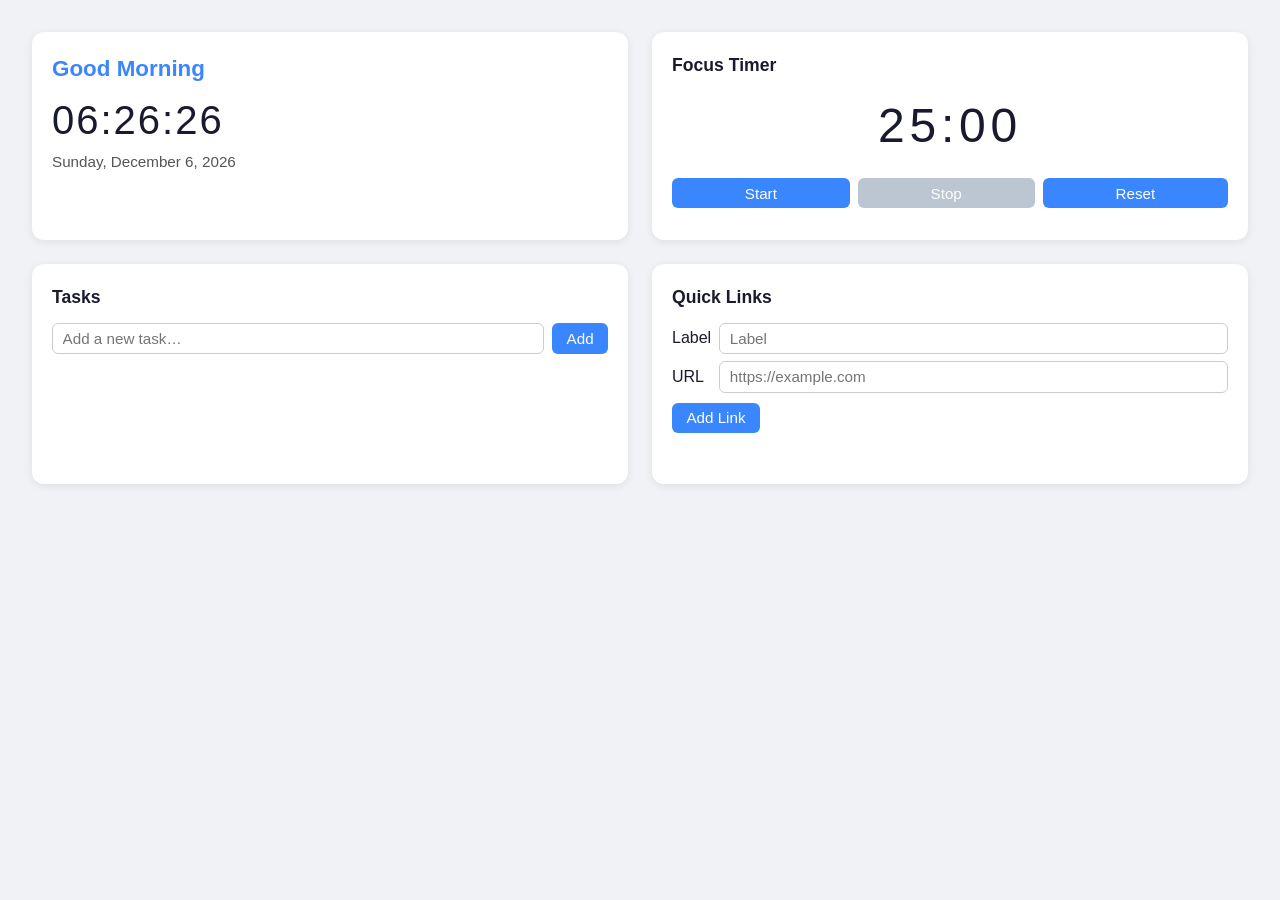
==== index.html @ ca5719cb "feat: add todo-list life dashboard application - Add HTML shell with semantic structure for four das" ====
<!DOCTYPE html>
<html lang="en">
<head>
  <meta charset="UTF-8" />
  <meta name="viewport" content="width=device-width, initial-scale=1.0" />
  <title>Life Dashboard</title>
  <link rel="stylesheet" href="css/style.css" />
</head>
<body>
  <main class="dashboard-grid">

    <!-- Greeting Widget -->
    <section id="greeting-widget" class="widget" aria-label="Greeting and clock">
      <p id="greeting-message" class="greeting-message"></p>
      <p id="clock-time" class="clock-time"></p>
      <p id="clock-date" class="clock-date"></p>
    </section>

    <!-- Focus Timer -->
    <section id="focus-timer" class="widget" aria-label="Focus timer">
      <h2 class="widget-title">Focus Timer</h2>
      <p id="timer-display" class="timer-display">25:00</p>
      <div class="timer-controls">
        <button id="timer-start" aria-label="Start timer">Start</button>
        <button id="timer-stop" aria-label="Stop timer" disabled>Stop</button>
        <button id="timer-reset" aria-label="Reset timer">Reset</button>
      </div>
      <div id="timer-alert" class="timer-alert" role="alert" aria-live="assertive">
        Session complete! Take a break.
      </div>
    </section>

    <!-- Task Manager -->
    <section id="task-manager" class="widget" aria-label="Task manager">
      <h2 class="widget-title">Tasks</h2>
      <div class="task-add-form">
        <label for="task-input" class="visually-hidden">New task description</label>
        <input
          type="text"
          id="task-input"
          class="task-input"
          placeholder="Add a new task…"
          maxlength="500"
          aria-describedby="task-validation-msg"
        />
        <button id="task-add-btn" aria-label="Add task">Add</button>
      </div>
      <span id="task-validation-msg" class="validation-msg" role="alert" aria-live="polite"></span>
      <ul id="task-list" class="task-list" aria-label="Task list"></ul>
    </section>

    <!-- Quick Links Panel -->
    <section id="quick-links-panel" class="widget" aria-label="Quick links panel">
      <h2 class="widget-title">Quick Links</h2>
      <div class="ql-add-form">
        <label for="ql-label-input">Label</label>
        <input
          type="text"
          id="ql-label-input"
          class="ql-input"
          placeholder="Label"
          maxlength="100"
          aria-describedby="ql-validation-msg"
        />
        <label for="ql-url-input">URL</label>
        <input
          type="url"
          id="ql-url-input"
          class="ql-input"
          placeholder="https://example.com"
          maxlength="2048"
          aria-describedby="ql-validation-msg"
        />
        <button id="ql-add-btn" aria-label="Add quick link">Add Link</button>
      </div>
      <span id="ql-validation-msg" class="validation-msg" role="alert" aria-live="polite"></span>
      <div id="ql-list" class="ql-list" aria-label="Quick links list"></div>
    </section>

  </main>

  <script defer src="js/app.js"></script>
</body>
</html>
---- css/style.css ----
/* =============================================================
   Reset & Base
   ============================================================= */
*, *::before, *::after {
  box-sizing: border-box;
  margin: 0;
  padding: 0;
}

html {
  font-size: 16px;
  /* Prevent horizontal overflow at any viewport width */
  overflow-x: hidden;
}

body {
  font-family: -apple-system, BlinkMacSystemFont, "Segoe UI", Roboto, Helvetica, Arial, sans-serif;
  background-color: #f0f2f5;
  color: #1a1a2e;
  min-height: 100vh;
  line-height: 1.5;
  /* Guard against content wider than viewport */
  max-width: 100vw;
  overflow-x: hidden;
}

/* =============================================================
   Visually Hidden (accessible utility)
   ============================================================= */
.visually-hidden {
  position: absolute;
  width: 1px;
  height: 1px;
  padding: 0;
  margin: -1px;
  overflow: hidden;
  clip: rect(0, 0, 0, 0);
  white-space: nowrap;
  border: 0;
}

/* =============================================================
   Dashboard Grid Layout
   Responsive: 1 column at narrow widths → up to 2×2 on wide screens
   ============================================================= */
.dashboard-grid {
  display: grid;
  grid-template-columns: 1fr;
  gap: 1rem;
  padding: 1rem;
  width: 100%;
  /* Prevent grid from ever exceeding the viewport */
  max-width: 2560px;
  margin: 0 auto;
}

/* 2-column layout from 640px upward */
@media (min-width: 640px) {
  .dashboard-grid {
    grid-template-columns: repeat(2, 1fr);
  }
}

/* Wider padding on large screens */
@media (min-width: 1200px) {
  .dashboard-grid {
    padding: 2rem;
    gap: 1.5rem;
  }
}

/* =============================================================
   Widget Base
   ============================================================= */
.widget {
  background-color: #ffffff;
  border-radius: 12px;
  padding: 1.25rem;
  box-shadow: 0 2px 8px rgba(0, 0, 0, 0.08);
  /* Prevent any widget from overflowing its column */
  min-width: 0;
  overflow: hidden;
}

.widget-title {
  font-size: 1.1rem;
  font-weight: 600;
  margin-bottom: 0.75rem;
  color: #1a1a2e;
}

/* =============================================================
   Greeting Widget
   ============================================================= */
.greeting-message {
  font-size: 1.4rem;
  font-weight: 700;
  color: #3a86ff;
  margin-bottom: 0.25rem;
}

.clock-time {
  font-size: 2.5rem;
  font-weight: 300;
  letter-spacing: 0.05em;
  margin-bottom: 0.1rem;
  /* Prevent long clock strings from overflowing */
  overflow: hidden;
  text-overflow: ellipsis;
  white-space: nowrap;
}

.clock-date {
  font-size: 0.95rem;
  color: #555;
  overflow: hidden;
  text-overflow: ellipsis;
  white-space: nowrap;
}

/* =============================================================
   Focus Timer
   ============================================================= */
.timer-display {
  font-size: 3rem;
  font-weight: 300;
  letter-spacing: 0.1em;
  text-align: center;
  margin: 0.5rem 0 1rem;
  color: #1a1a2e;
}

.timer-controls {
  display: flex;
  gap: 0.5rem;
  flex-wrap: wrap;
  justify-content: center;
  margin-bottom: 0.75rem;
}

.timer-controls button {
  flex: 1 1 auto;
  min-width: 70px;
}

.timer-alert {
  display: none;
  background-color: #fff3cd;
  color: #856404;
  border: 1px solid #ffc107;
  border-radius: 6px;
  padding: 0.5rem 0.75rem;
  text-align: center;
  font-weight: 500;
  margin-top: 0.5rem;
}

.timer-alert.visible {
  display: block;
}

/* =============================================================
   Task Manager
   ============================================================= */
.task-add-form {
  display: flex;
  gap: 0.5rem;
  flex-wrap: wrap;
  margin-bottom: 0.25rem;
}

.task-input {
  flex: 1 1 180px;
  min-width: 0;
}

.task-list {
  list-style: none;
  margin-top: 0.75rem;
}

.task-item {
  display: flex;
  align-items: center;
  gap: 0.5rem;
  padding: 0.4rem 0;
  border-bottom: 1px solid #f0f0f0;
  flex-wrap: wrap;
}

.task-item:last-child {
  border-bottom: none;
}

.task-toggle {
  flex-shrink: 0;
  width: 1rem;
  height: 1rem;
  cursor: pointer;
  accent-color: #3a86ff;
}

.task-description {
  flex: 1 1 0;
  min-width: 0;
  word-break: break-word;
}

/* Completed task strikethrough — Requirement 5.1, 5.2 */
.task-item.completed .task-description {
  text-decoration: line-through;
  color: #999;
}

.task-edit-input {
  flex: 1 1 150px;
  min-width: 0;
}

/* =============================================================
   Quick Links Panel
   ============================================================= */
.ql-add-form {
  display: grid;
  grid-template-columns: auto 1fr;
  gap: 0.4rem 0.5rem;
  align-items: center;
  margin-bottom: 0.25rem;
}

.ql-add-form button {
  grid-column: 1 / -1;
  justify-self: start;
  margin-top: 0.25rem;
}

.ql-input {
  min-width: 0;
  width: 100%;
}

.ql-list {
  display: flex;
  flex-wrap: wrap;
  gap: 0.5rem;
  margin-top: 0.75rem;
}

.ql-item {
  display: flex;
  align-items: center;
  gap: 0.25rem;
}

.ql-btn {
  display: inline-block;
  background-color: #3a86ff;
  color: #ffffff;
  text-decoration: none;
  padding: 0.3rem 0.6rem;
  border-radius: 4px;
  font-size: 0.875rem;
  word-break: break-word;
  max-width: 180px;
  overflow: hidden;
  text-overflow: ellipsis;
  white-space: nowrap;
  /* Contrast: white on #3a86ff is AA compliant */
}

.ql-btn:hover,
.ql-btn:focus {
  background-color: #2563eb;
  outline: 2px solid #1d4ed8;
  outline-offset: 2px;
}

.ql-delete-btn {
  background: none;
  border: none;
  color: #cc0000;
  font-size: 1rem;
  cursor: pointer;
  line-height: 1;
  padding: 0.1rem 0.3rem;
  border-radius: 3px;
}

.ql-delete-btn:hover,
.ql-delete-btn:focus {
  background-color: #fde8e8;
  outline: 2px solid #cc0000;
  outline-offset: 1px;
}

/* =============================================================
   Shared form controls
   ============================================================= */
input[type="text"],
input[type="url"] {
  padding: 0.4rem 0.6rem;
  border: 1px solid #ccc;
  border-radius: 6px;
  font-size: 0.95rem;
  color: #1a1a2e;
  background-color: #fff;
  width: 100%;
  /* Never exceed container */
  max-width: 100%;
}

input[type="text"]:focus,
input[type="url"]:focus {
  outline: 2px solid #3a86ff;
  outline-offset: 1px;
  border-color: #3a86ff;
}

button {
  padding: 0.4rem 0.9rem;
  background-color: #3a86ff;
  color: #ffffff;
  border: none;
  border-radius: 6px;
  font-size: 0.95rem;
  cursor: pointer;
  /* Contrast: white text on #3a86ff is WCAG AA compliant */
}

button:hover:not(:disabled),
button:focus:not(:disabled) {
  background-color: #2563eb;
  outline: 2px solid #1d4ed8;
  outline-offset: 2px;
}

button:disabled {
  background-color: #a0aec0;
  cursor: not-allowed;
  opacity: 0.7;
}

/* =============================================================
   Validation / error messages
   ============================================================= */
.validation-msg {
  display: block;
  font-size: 0.85rem;
  color: #cc0000;
  min-height: 1.1em;
  margin-bottom: 0.25rem;
}

/* =============================================================
   Warning banner (localStorage unavailable)
   ============================================================= */
.storage-warning-banner {
  background-color: #fff3cd;
  color: #856404;
  border: 1px solid #ffc107;
  border-radius: 6px;
  padding: 0.5rem 0.75rem;
  margin-bottom: 0.75rem;
  font-size: 0.9rem;
}
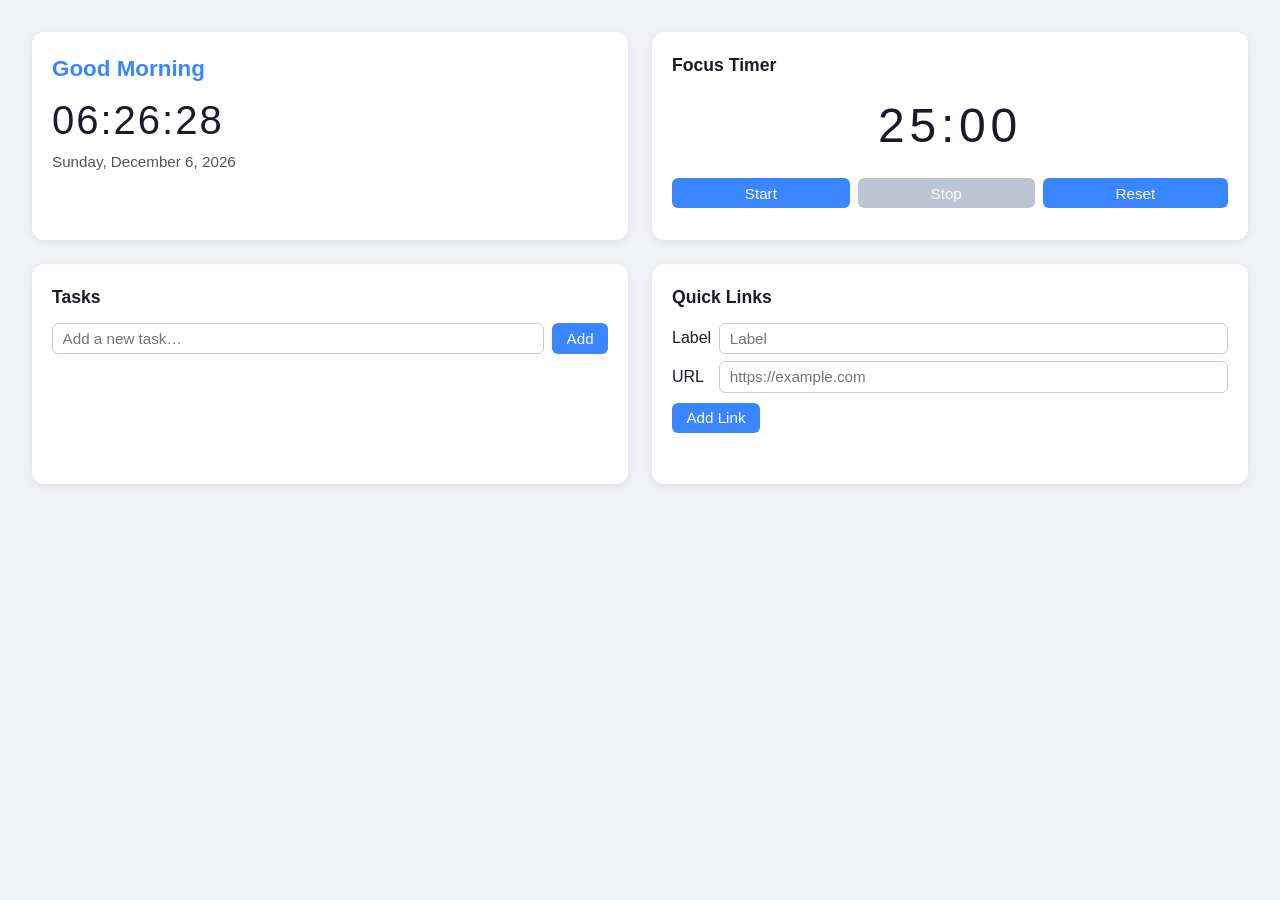
==== commit 20cc3cd7: "Add files via upload" ====
--- a/index.html
+++ b/index.html
@@ -1,84 +1,84 @@
-<!DOCTYPE html>
-<html lang="en">
-<head>
-  <meta charset="UTF-8" />
-  <meta name="viewport" content="width=device-width, initial-scale=1.0" />
-  <title>Life Dashboard</title>
-  <link rel="stylesheet" href="css/style.css" />
-</head>
-<body>
-  <main class="dashboard-grid">
-
-    <!-- Greeting Widget -->
-    <section id="greeting-widget" class="widget" aria-label="Greeting and clock">
-      <p id="greeting-message" class="greeting-message"></p>
-      <p id="clock-time" class="clock-time"></p>
-      <p id="clock-date" class="clock-date"></p>
-    </section>
-
-    <!-- Focus Timer -->
-    <section id="focus-timer" class="widget" aria-label="Focus timer">
-      <h2 class="widget-title">Focus Timer</h2>
-      <p id="timer-display" class="timer-display">25:00</p>
-      <div class="timer-controls">
-        <button id="timer-start" aria-label="Start timer">Start</button>
-        <button id="timer-stop" aria-label="Stop timer" disabled>Stop</button>
-        <button id="timer-reset" aria-label="Reset timer">Reset</button>
-      </div>
-      <div id="timer-alert" class="timer-alert" role="alert" aria-live="assertive">
-        Session complete! Take a break.
-      </div>
-    </section>
-
-    <!-- Task Manager -->
-    <section id="task-manager" class="widget" aria-label="Task manager">
-      <h2 class="widget-title">Tasks</h2>
-      <div class="task-add-form">
-        <label for="task-input" class="visually-hidden">New task description</label>
-        <input
-          type="text"
-          id="task-input"
-          class="task-input"
-          placeholder="Add a new task…"
-          maxlength="500"
-          aria-describedby="task-validation-msg"
-        />
-        <button id="task-add-btn" aria-label="Add task">Add</button>
-      </div>
-      <span id="task-validation-msg" class="validation-msg" role="alert" aria-live="polite"></span>
-      <ul id="task-list" class="task-list" aria-label="Task list"></ul>
-    </section>
-
-    <!-- Quick Links Panel -->
-    <section id="quick-links-panel" class="widget" aria-label="Quick links panel">
-      <h2 class="widget-title">Quick Links</h2>
-      <div class="ql-add-form">
-        <label for="ql-label-input">Label</label>
-        <input
-          type="text"
-          id="ql-label-input"
-          class="ql-input"
-          placeholder="Label"
-          maxlength="100"
-          aria-describedby="ql-validation-msg"
-        />
-        <label for="ql-url-input">URL</label>
-        <input
-          type="url"
-          id="ql-url-input"
-          class="ql-input"
-          placeholder="https://example.com"
-          maxlength="2048"
-          aria-describedby="ql-validation-msg"
-        />
-        <button id="ql-add-btn" aria-label="Add quick link">Add Link</button>
-      </div>
-      <span id="ql-validation-msg" class="validation-msg" role="alert" aria-live="polite"></span>
-      <div id="ql-list" class="ql-list" aria-label="Quick links list"></div>
-    </section>
-
-  </main>
-
-  <script defer src="js/app.js"></script>
-</body>
-</html>
+<!DOCTYPE html>
+<html lang="en">
+<head>
+  <meta charset="UTF-8" />
+  <meta name="viewport" content="width=device-width, initial-scale=1.0" />
+  <title>Life Dashboard</title>
+  <link rel="stylesheet" href="css/style.css" />
+</head>
+<body>
+  <main class="dashboard-grid">
+
+    <!-- Greeting Widget -->
+    <section id="greeting-widget" class="widget" aria-label="Greeting and clock">
+      <p id="greeting-message" class="greeting-message"></p>
+      <p id="clock-time" class="clock-time"></p>
+      <p id="clock-date" class="clock-date"></p>
+    </section>
+
+    <!-- Focus Timer -->
+    <section id="focus-timer" class="widget" aria-label="Focus timer">
+      <h2 class="widget-title">Focus Timer</h2>
+      <p id="timer-display" class="timer-display">25:00</p>
+      <div class="timer-controls">
+        <button id="timer-start" aria-label="Start timer">Start</button>
+        <button id="timer-stop" aria-label="Stop timer" disabled>Stop</button>
+        <button id="timer-reset" aria-label="Reset timer">Reset</button>
+      </div>
+      <div id="timer-alert" class="timer-alert" role="alert" aria-live="assertive">
+        Session complete! Take a break.
+      </div>
+    </section>
+
+    <!-- Task Manager -->
+    <section id="task-manager" class="widget" aria-label="Task manager">
+      <h2 class="widget-title">Tasks</h2>
+      <div class="task-add-form">
+        <label for="task-input" class="visually-hidden">New task description</label>
+        <input
+          type="text"
+          id="task-input"
+          class="task-input"
+          placeholder="Add a new task…"
+          maxlength="500"
+          aria-describedby="task-validation-msg"
+        />
+        <button id="task-add-btn" aria-label="Add task">Add</button>
+      </div>
+      <span id="task-validation-msg" class="validation-msg" role="alert" aria-live="polite"></span>
+      <ul id="task-list" class="task-list" aria-label="Task list"></ul>
+    </section>
+
+    <!-- Quick Links Panel -->
+    <section id="quick-links-panel" class="widget" aria-label="Quick links panel">
+      <h2 class="widget-title">Quick Links</h2>
+      <div class="ql-add-form">
+        <label for="ql-label-input">Label</label>
+        <input
+          type="text"
+          id="ql-label-input"
+          class="ql-input"
+          placeholder="Label"
+          maxlength="100"
+          aria-describedby="ql-validation-msg"
+        />
+        <label for="ql-url-input">URL</label>
+        <input
+          type="url"
+          id="ql-url-input"
+          class="ql-input"
+          placeholder="https://example.com"
+          maxlength="2048"
+          aria-describedby="ql-validation-msg"
+        />
+        <button id="ql-add-btn" aria-label="Add quick link">Add Link</button>
+      </div>
+      <span id="ql-validation-msg" class="validation-msg" role="alert" aria-live="polite"></span>
+      <div id="ql-list" class="ql-list" aria-label="Quick links list"></div>
+    </section>
+
+  </main>
+
+  <script defer src="js/app.js"></script>
+</body>
+</html>
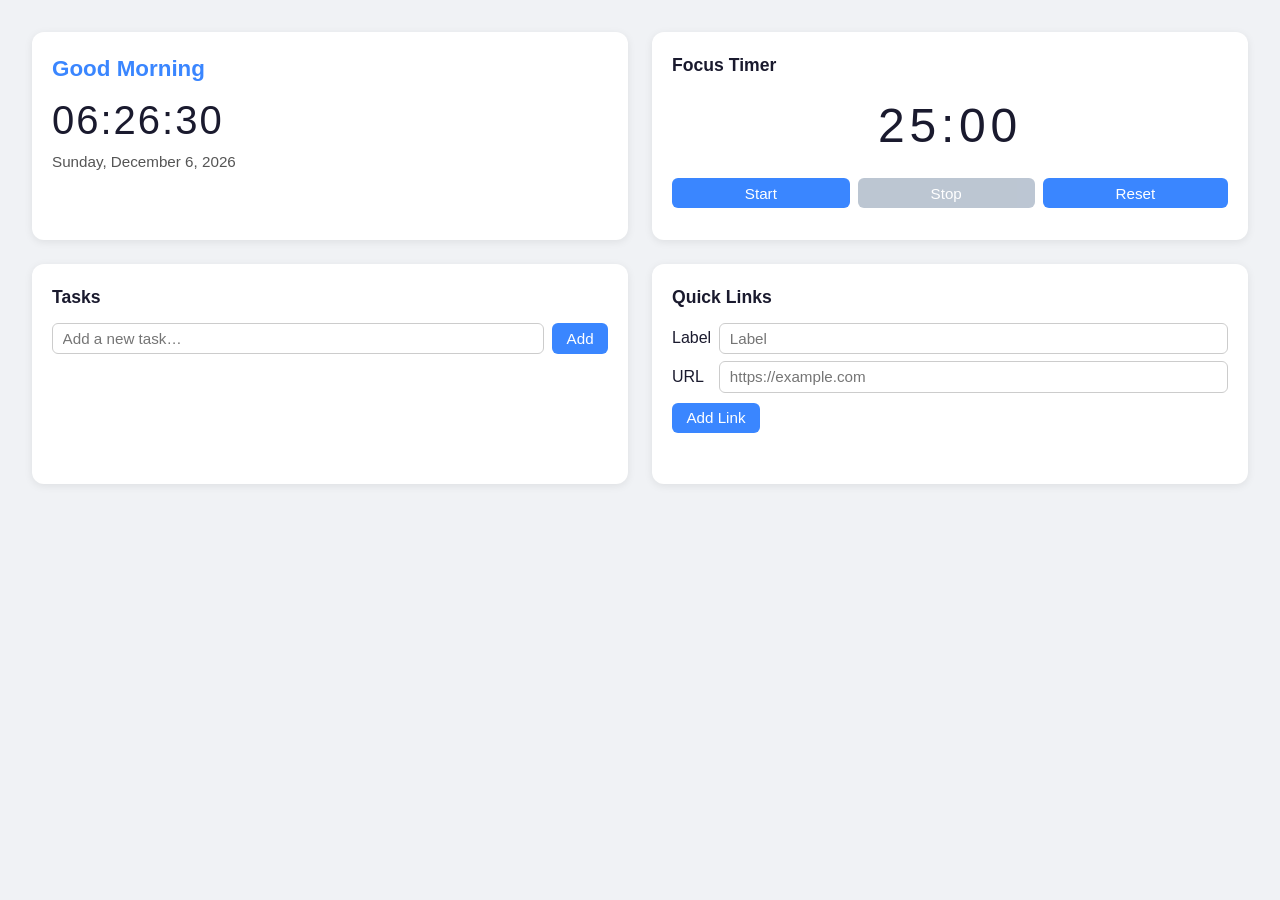
==== commit 4d02cd50: "please commit" ====
--- a/index.html
+++ b/index.html
@@ -1,84 +1,94 @@
-<!DOCTYPE html>
-<html lang="en">
-<head>
-  <meta charset="UTF-8" />
-  <meta name="viewport" content="width=device-width, initial-scale=1.0" />
-  <title>Life Dashboard</title>
-  <link rel="stylesheet" href="css/style.css" />
-</head>
-<body>
-  <main class="dashboard-grid">
-
-    <!-- Greeting Widget -->
-    <section id="greeting-widget" class="widget" aria-label="Greeting and clock">
-      <p id="greeting-message" class="greeting-message"></p>
-      <p id="clock-time" class="clock-time"></p>
-      <p id="clock-date" class="clock-date"></p>
-    </section>
-
-    <!-- Focus Timer -->
-    <section id="focus-timer" class="widget" aria-label="Focus timer">
-      <h2 class="widget-title">Focus Timer</h2>
-      <p id="timer-display" class="timer-display">25:00</p>
-      <div class="timer-controls">
-        <button id="timer-start" aria-label="Start timer">Start</button>
-        <button id="timer-stop" aria-label="Stop timer" disabled>Stop</button>
-        <button id="timer-reset" aria-label="Reset timer">Reset</button>
-      </div>
-      <div id="timer-alert" class="timer-alert" role="alert" aria-live="assertive">
-        Session complete! Take a break.
-      </div>
-    </section>
-
-    <!-- Task Manager -->
-    <section id="task-manager" class="widget" aria-label="Task manager">
-      <h2 class="widget-title">Tasks</h2>
-      <div class="task-add-form">
-        <label for="task-input" class="visually-hidden">New task description</label>
-        <input
-          type="text"
-          id="task-input"
-          class="task-input"
-          placeholder="Add a new task…"
-          maxlength="500"
-          aria-describedby="task-validation-msg"
-        />
-        <button id="task-add-btn" aria-label="Add task">Add</button>
-      </div>
-      <span id="task-validation-msg" class="validation-msg" role="alert" aria-live="polite"></span>
-      <ul id="task-list" class="task-list" aria-label="Task list"></ul>
-    </section>
-
-    <!-- Quick Links Panel -->
-    <section id="quick-links-panel" class="widget" aria-label="Quick links panel">
-      <h2 class="widget-title">Quick Links</h2>
-      <div class="ql-add-form">
-        <label for="ql-label-input">Label</label>
-        <input
-          type="text"
-          id="ql-label-input"
-          class="ql-input"
-          placeholder="Label"
-          maxlength="100"
-          aria-describedby="ql-validation-msg"
-        />
-        <label for="ql-url-input">URL</label>
-        <input
-          type="url"
-          id="ql-url-input"
-          class="ql-input"
-          placeholder="https://example.com"
-          maxlength="2048"
-          aria-describedby="ql-validation-msg"
-        />
-        <button id="ql-add-btn" aria-label="Add quick link">Add Link</button>
-      </div>
-      <span id="ql-validation-msg" class="validation-msg" role="alert" aria-live="polite"></span>
-      <div id="ql-list" class="ql-list" aria-label="Quick links list"></div>
-    </section>
-
-  </main>
-
-  <script defer src="js/app.js"></script>
-</body>
-</html>
+<!DOCTYPE html>
+<html lang="en">
+<head>
+  <meta charset="UTF-8" />
+  <meta name="viewport" content="width=device-width, initial-scale=1.0" />
+  <title>Life Dashboard</title>
+  <link rel="stylesheet" href="css/style.css" />
+</head>
+<body>
+  <div
+    id="storage-warning"
+    class="storage-warning-banner"
+    role="alert"
+    aria-live="assertive"
+    style="display:none;"
+  >
+    ⚠ Some data could not be loaded from storage. Your tasks and/or quick links may be unavailable for this session.
+  </div>
+
+  <main class="dashboard-grid">
+
+    <!-- Greeting Widget -->
+    <section id="greeting-widget" class="widget" aria-label="Greeting and clock">
+      <p id="greeting-message" class="greeting-message"></p>
+      <p id="clock-time" class="clock-time"></p>
+      <p id="clock-date" class="clock-date"></p>
+    </section>
+
+    <!-- Focus Timer -->
+    <section id="focus-timer" class="widget" aria-label="Focus timer">
+      <h2 class="widget-title">Focus Timer</h2>
+      <p id="timer-display" class="timer-display">25:00</p>
+      <div class="timer-controls">
+        <button id="timer-start" aria-label="Start timer">Start</button>
+        <button id="timer-stop" aria-label="Stop timer" disabled>Stop</button>
+        <button id="timer-reset" aria-label="Reset timer">Reset</button>
+      </div>
+      <div id="timer-alert" class="timer-alert" role="alert" aria-live="assertive">
+        Session complete! Take a break.
+      </div>
+    </section>
+
+    <!-- Task Manager -->
+    <section id="task-manager" class="widget" aria-label="Task manager">
+      <h2 class="widget-title">Tasks</h2>
+      <div class="task-add-form">
+        <label for="task-input" class="visually-hidden">New task description</label>
+        <input
+          type="text"
+          id="task-input"
+          class="task-input"
+          placeholder="Add a new task…"
+          maxlength="500"
+          aria-describedby="task-validation-msg"
+        />
+        <button id="task-add-btn" aria-label="Add task">Add</button>
+      </div>
+      <span id="task-validation-msg" class="validation-msg" role="alert" aria-live="polite"></span>
+      <ul id="task-list" class="task-list" aria-label="Task list"></ul>
+    </section>
+
+    <!-- Quick Links Panel -->
+    <section id="quick-links-panel" class="widget" aria-label="Quick links panel">
+      <h2 class="widget-title">Quick Links</h2>
+      <div class="ql-add-form">
+        <label for="ql-label-input">Label</label>
+        <input
+          type="text"
+          id="ql-label-input"
+          class="ql-input"
+          placeholder="Label"
+          maxlength="100"
+          aria-describedby="ql-validation-msg"
+        />
+        <label for="ql-url-input">URL</label>
+        <input
+          type="url"
+          id="ql-url-input"
+          class="ql-input"
+          placeholder="https://example.com"
+          maxlength="2048"
+          aria-describedby="ql-validation-msg"
+        />
+        <button id="ql-add-btn" aria-label="Add quick link">Add Link</button>
+      </div>
+      <span id="ql-validation-msg" class="validation-msg" role="alert" aria-live="polite"></span>
+      <div id="ql-list" class="ql-list" aria-label="Quick links list"></div>
+    </section>
+
+  </main>
+
+  <script defer src="js/app.js"></script>
+</body>
+</html>
--- a/css/style.css
+++ b/css/style.css
@@ -359,7 +359,8 @@
   color: #856404;
   border: 1px solid #ffc107;
   border-radius: 6px;
-  padding: 0.5rem 0.75rem;
-  margin-bottom: 0.75rem;
+  padding: 0.65rem 1rem;
+  margin: 0.75rem 1rem;
   font-size: 0.9rem;
-}
+  font-weight: 500;
+}
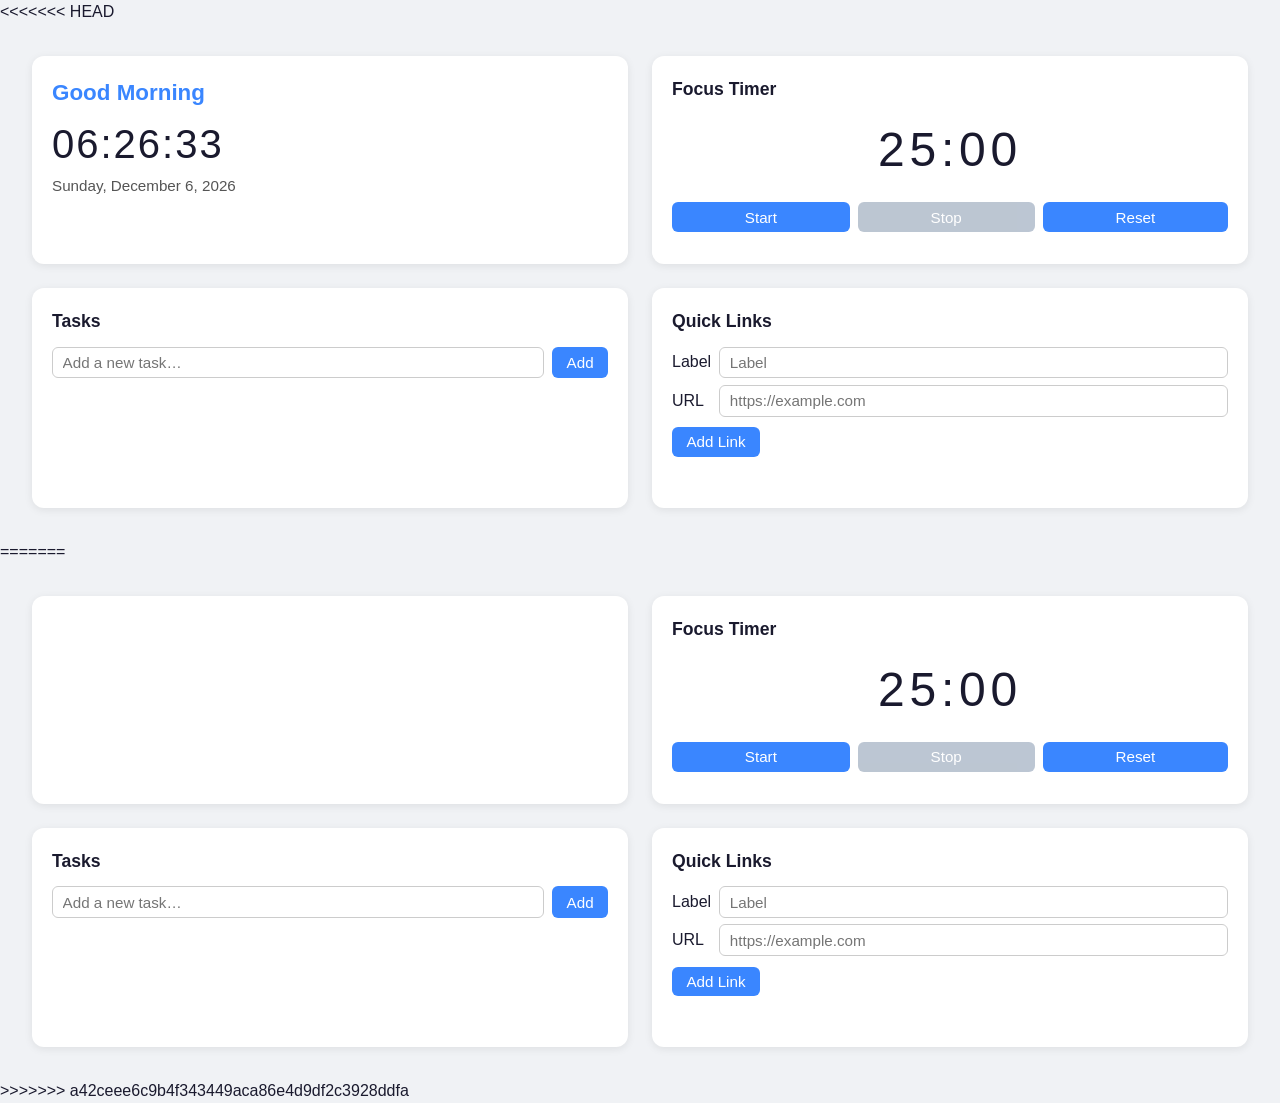
==== commit 67b19606: "resolve merge conflicts" ====
--- a/index.html
+++ b/index.html
@@ -1,3 +1,4 @@
+<<<<<<< HEAD
 <!DOCTYPE html>
 <html lang="en">
 <head>
@@ -92,3 +93,89 @@
   <script defer src="js/app.js"></script>
 </body>
 </html>
+=======
+<!DOCTYPE html>
+<html lang="en">
+<head>
+  <meta charset="UTF-8" />
+  <meta name="viewport" content="width=device-width, initial-scale=1.0" />
+  <title>Life Dashboard</title>
+  <link rel="stylesheet" href="css/style.css" />
+</head>
+<body>
+  <main class="dashboard-grid">
+
+    <!-- Greeting Widget -->
+    <section id="greeting-widget" class="widget" aria-label="Greeting and clock">
+      <p id="greeting-message" class="greeting-message"></p>
+      <p id="clock-time" class="clock-time"></p>
+      <p id="clock-date" class="clock-date"></p>
+    </section>
+
+    <!-- Focus Timer -->
+    <section id="focus-timer" class="widget" aria-label="Focus timer">
+      <h2 class="widget-title">Focus Timer</h2>
+      <p id="timer-display" class="timer-display">25:00</p>
+      <div class="timer-controls">
+        <button id="timer-start" aria-label="Start timer">Start</button>
+        <button id="timer-stop" aria-label="Stop timer" disabled>Stop</button>
+        <button id="timer-reset" aria-label="Reset timer">Reset</button>
+      </div>
+      <div id="timer-alert" class="timer-alert" role="alert" aria-live="assertive">
+        Session complete! Take a break.
+      </div>
+    </section>
+
+    <!-- Task Manager -->
+    <section id="task-manager" class="widget" aria-label="Task manager">
+      <h2 class="widget-title">Tasks</h2>
+      <div class="task-add-form">
+        <label for="task-input" class="visually-hidden">New task description</label>
+        <input
+          type="text"
+          id="task-input"
+          class="task-input"
+          placeholder="Add a new task…"
+          maxlength="500"
+          aria-describedby="task-validation-msg"
+        />
+        <button id="task-add-btn" aria-label="Add task">Add</button>
+      </div>
+      <span id="task-validation-msg" class="validation-msg" role="alert" aria-live="polite"></span>
+      <ul id="task-list" class="task-list" aria-label="Task list"></ul>
+    </section>
+
+    <!-- Quick Links Panel -->
+    <section id="quick-links-panel" class="widget" aria-label="Quick links panel">
+      <h2 class="widget-title">Quick Links</h2>
+      <div class="ql-add-form">
+        <label for="ql-label-input">Label</label>
+        <input
+          type="text"
+          id="ql-label-input"
+          class="ql-input"
+          placeholder="Label"
+          maxlength="100"
+          aria-describedby="ql-validation-msg"
+        />
+        <label for="ql-url-input">URL</label>
+        <input
+          type="url"
+          id="ql-url-input"
+          class="ql-input"
+          placeholder="https://example.com"
+          maxlength="2048"
+          aria-describedby="ql-validation-msg"
+        />
+        <button id="ql-add-btn" aria-label="Add quick link">Add Link</button>
+      </div>
+      <span id="ql-validation-msg" class="validation-msg" role="alert" aria-live="polite"></span>
+      <div id="ql-list" class="ql-list" aria-label="Quick links list"></div>
+    </section>
+
+  </main>
+
+  <script defer src="js/app.js"></script>
+</body>
+</html>
+>>>>>>> a42ceee6c9b4f343449aca86e4d9df2c3928ddfa
